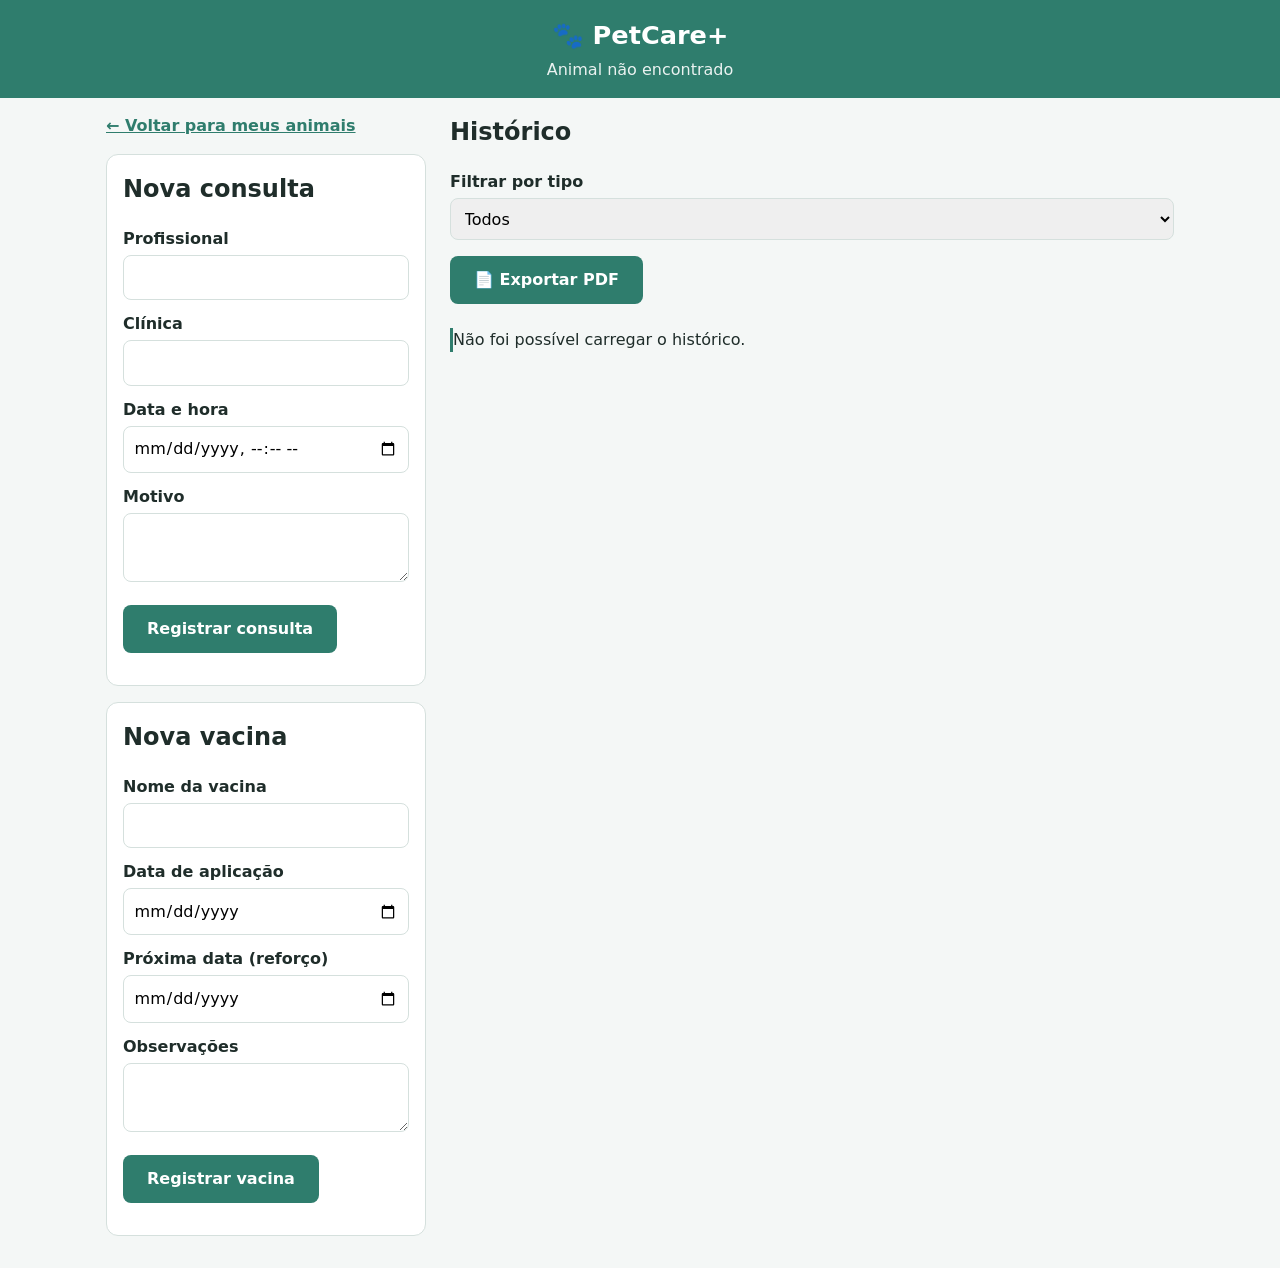
==== backend/petcare/src/main/resources/static/animal.html @ ed9708b4 "Initial commit" ====
<!DOCTYPE html>
<html lang="pt-BR">
<head>
    <meta charset="UTF-8">
    <meta name="viewport" content="width=device-width, initial-scale=1">
    <title>PetCare+ | Animal</title>
    <link rel="stylesheet" href="css/style.css">
</head>
<body>
<header class="topo">
    <h1>🐾 PetCare+</h1>
    <p id="resumo-animal">Carregando...</p>
</header>

<main class="container">
    <div class="nao-imprimir">
        <a class="voltar" href="index.html">← Voltar para meus animais</a>

        <section class="painel">
            <h2>Nova consulta</h2>
            <form id="form-consulta">
                <label for="c-profissional">Profissional</label>
                <input id="c-profissional" maxlength="150">

                <label for="c-clinica">Clínica</label>
                <input id="c-clinica" maxlength="150">

                <label for="c-data">Data e hora</label>
                <input id="c-data" type="datetime-local" required>

                <label for="c-motivo">Motivo</label>
                <textarea id="c-motivo" rows="2" maxlength="2000"></textarea>

                <button type="submit">Registrar consulta</button>
                <p id="msg-consulta" role="status"></p>
            </form>
        </section>

        <section class="painel">
            <h2>Nova vacina</h2>
            <form id="form-vacina">
                <label for="v-nome">Nome da vacina</label>
                <input id="v-nome" required maxlength="100">

                <label for="v-aplicacao">Data de aplicação</label>
                <input id="v-aplicacao" type="date" required>

                <label for="v-proxima">Próxima data (reforço)</label>
                <input id="v-proxima" type="date">

                <label for="v-obs">Observações</label>
                <textarea id="v-obs" rows="2" maxlength="2000"></textarea>

                <button type="submit">Registrar vacina</button>
                <p id="msg-vacina" role="status"></p>
            </form>
        </section>
    </div>

    <section>
        <h2>Histórico</h2>

        <div id="ficha" class="so-impressao"></div>

        <div class="nao-imprimir">
            <label for="filtro">Filtrar por tipo</label>
            <select id="filtro">
                <option value="">Todos</option>
                <option value="CONSULTA">Consultas</option>
                <option value="VACINA">Vacinas</option>
            </select>

            <button type="button" id="btn-pdf">📄 Exportar PDF</button>
        </div>

        <ol id="timeline" class="timeline"></ol>
    </section>
</main>

<script src="js/animal.js"></script>
</body>
</html>
---- backend/petcare/src/main/resources/static/css/style.css ----
:root {
    --cor-principal: #2f7d6d;
    --cor-fundo: #f4f7f6;
    --cor-texto: #1f2d2a;
    --cor-borda: #d5e0dd;
}

* { box-sizing: border-box; }

body {
    margin: 0;
    font-family: system-ui, Arial, sans-serif;
    background: var(--cor-fundo);
    color: var(--cor-texto);
    line-height: 1.5;
}

.topo {
    background: var(--cor-principal);
    color: #fff;
    padding: 1rem;
    text-align: center;
}
.topo h1 { margin: 0; font-size: 1.6rem; }
.topo p { margin: 0.25rem 0 0; opacity: 0.9; }

/* Celular: tudo em uma coluna */
.container {
    display: grid;
    gap: 1.5rem;
    padding: 1rem;
    max-width: 1100px;
    margin: 0 auto;
}

.painel {
    background: #fff;
    border: 1px solid var(--cor-borda);
    border-radius: 12px;
    padding: 1rem;
}

h2 { margin-top: 0; }

label { display: block; margin-top: 0.75rem; font-weight: 600; }

input, select, textarea {
    width: 100%;
    padding: 0.6rem;
    margin-top: 0.25rem;
    border: 1px solid var(--cor-borda);
    border-radius: 8px;
    font: inherit;
}

input:focus, select:focus, textarea:focus, button:focus {
    outline: 3px solid #f2b705;
    outline-offset: 1px;
}

button {
    margin-top: 1rem;
    width: 100%;
    padding: 0.75rem;
    background: var(--cor-principal);
    color: #fff;
    border: 0;
    border-radius: 8px;
    font: inherit;
    font-weight: 600;
    cursor: pointer;
}
button:hover { filter: brightness(1.1); }

#mensagem { min-height: 1.5rem; font-weight: 600; }
#mensagem.erro { color: #b00020; }
#mensagem.ok { color: var(--cor-principal); }

/* Cards: o navegador decide quantas colunas cabem */
.grade {
    display: grid;
    grid-template-columns: repeat(auto-fill, minmax(200px, 1fr));
    gap: 1rem;
}

.card {
    background: #fff;
    border: 1px solid var(--cor-borda);
    border-radius: 12px;
    padding: 1rem;
}
.card h3 { margin: 0 0 0.25rem; }
.card p { margin: 0; color: #55645f; }

/* Tablet e computador: formulário ao lado da lista */
@media (min-width: 768px) {
    .container {
        grid-template-columns: 320px 1fr;
        align-items: start;
    }
    button { width: auto; padding: 0.75rem 1.5rem; }
}
/* ---------- Página do animal ---------- */
.card {
    display: block;
    color: inherit;
    text-decoration: none;
}
.card:hover { border-color: var(--cor-principal); }
.card:focus-visible { outline: 3px solid #f2b705; }

.voltar {
    display: inline-block;
    margin-bottom: 1rem;
    color: var(--cor-principal);
    font-weight: 600;
}

.painel { margin-bottom: 1rem; }

.timeline {
    list-style: none;
    padding: 0;
    margin: 1rem 0 0;
    border-left: 3px solid var(--cor-principal);
}

.evento {
    position: relative;
    background: #fff;
    border: 1px solid var(--cor-borda);
    border-radius: 12px;
    padding: 0.75rem 1rem;
    margin: 0 0 1rem 1rem;
}
.evento::before {
    content: "";
    position: absolute;
    left: -1.6rem;
    top: 1rem;
    width: 12px;
    height: 12px;
    border-radius: 50%;
    background: var(--cor-principal);
}
.evento h3 { margin: 0.25rem 0; }
.evento p { margin: 0; color: #55645f; }
.evento time { margin-left: 0.5rem; font-size: 0.9rem; color: #55645f; }

.etiqueta {
    display: inline-block;
    padding: 0.1rem 0.6rem;
    border-radius: 999px;
    font-size: 0.8rem;
    font-weight: 700;
    color: #fff;
}
.etiqueta.consulta { background: #2f6fa7; }
.etiqueta.vacina { background: #8a5a00; }

/* ---------- Exportar PDF ---------- */
.so-impressao { display: none; }
#btn-pdf { margin-bottom: 0.5rem; }
.nota-pdf { font-size: 0.85rem; color: #55645f; }

@media print {
    .nao-imprimir { display: none !important; }
    .so-impressao { display: block; }

    body { background: #fff; color: #000; }
    .topo {
        background: none;
        color: #000;
        padding: 0 0 0.5rem;
        border-bottom: 2px solid #000;
    }
    .container { display: block; padding: 0; }

    .timeline { border-left: 2px solid #000; }
    .evento { break-inside: avoid; border-color: #000; }
    .evento::before { background: #000; }
    .etiqueta {
        background: none !important;
        color: #000;
        border: 1px solid #000;
    }
}
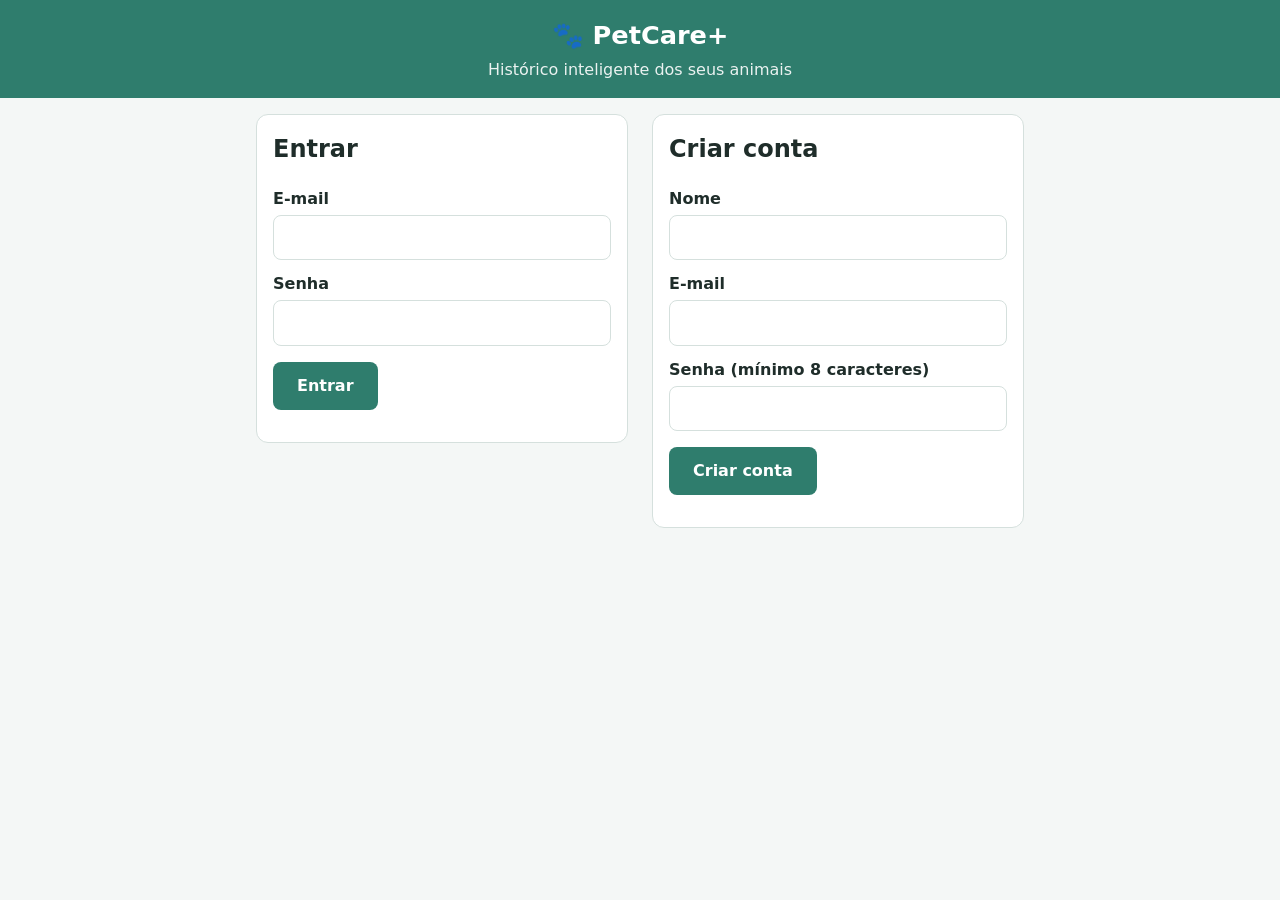
==== commit cf42fdd3: "Tela de login e rotas protegidas com JWT" ====
--- a/backend/petcare/src/main/resources/static/animal.html
+++ b/backend/petcare/src/main/resources/static/animal.html
@@ -10,6 +10,10 @@
 <header class="topo">
     <h1>🐾 PetCare+</h1>
     <p id="resumo-animal">Carregando...</p>
+    <p class="usuario-logado">
+        <span id="nome-usuario"></span>
+        <button type="button" id="btn-sair">Sair</button>
+    </p>
 </header>
 
 <main class="container">
@@ -77,6 +81,7 @@
     </section>
 </main>
 
+<script src="js/auth.js"></script>
 <script src="js/animal.js"></script>
 </body>
 </html>
--- a/backend/petcare/src/main/resources/static/css/style.css
+++ b/backend/petcare/src/main/resources/static/css/style.css
@@ -184,4 +184,22 @@
         color: #000;
         border: 1px solid #000;
     }
+}
+/* ---------- Login ---------- */
+.container-login { max-width: 800px; }
+
+@media (min-width: 768px) {
+    .container-login { grid-template-columns: 1fr 1fr; }
+}
+
+.topo .btn-sair {
+    width: auto;
+    margin: 0 0 0 0.5rem;
+    padding: 0.25rem 0.75rem;
+    background: transparent;
+    border: 1px solid #fff;
+}
+
+@media print {
+    .usuario-logado { display: none; }
 }
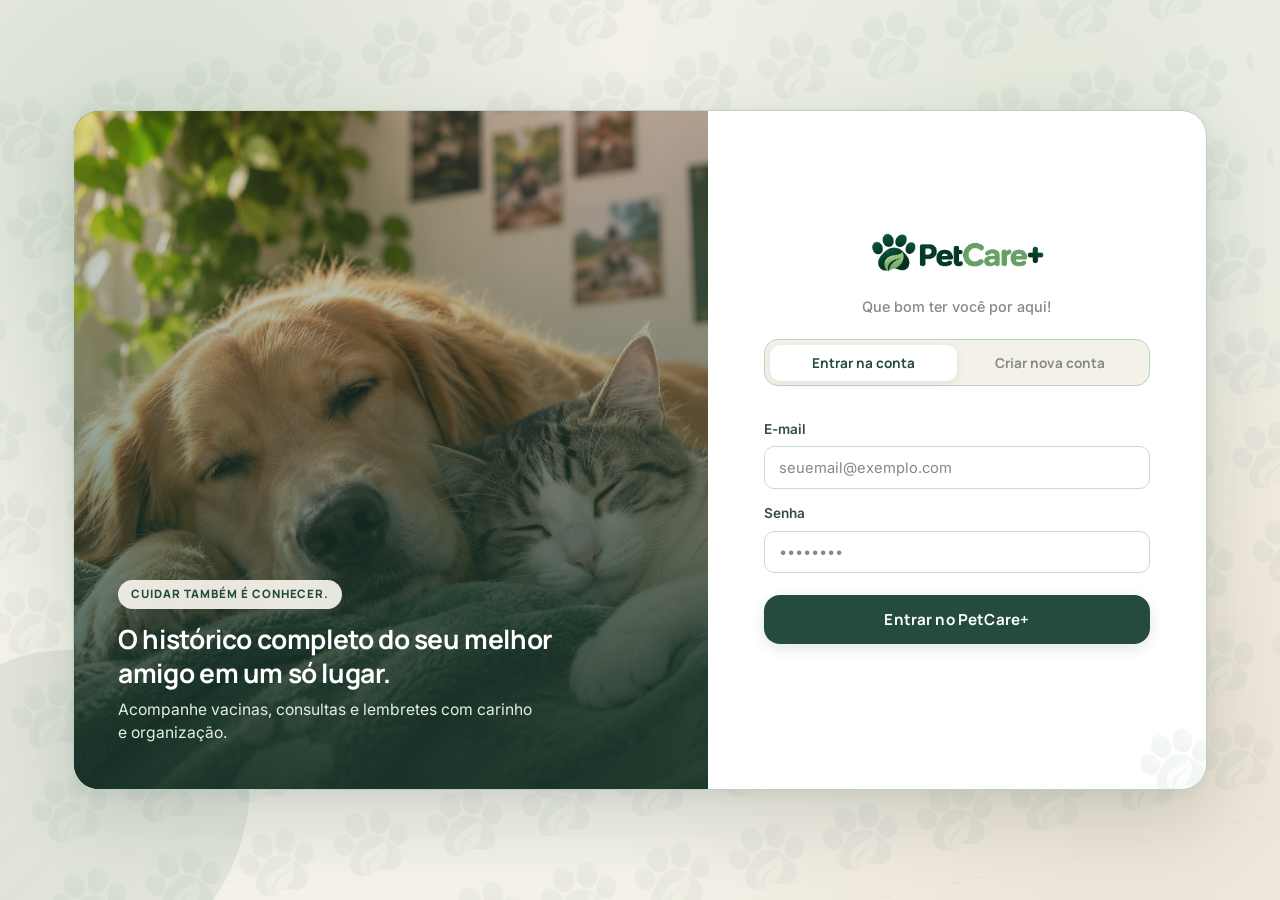
==== commit a0b66c60: "Finaliza visual PetCare+ e prepara deploy" ====
--- a/backend/petcare/src/main/resources/static/animal.html
+++ b/backend/petcare/src/main/resources/static/animal.html
@@ -3,17 +3,23 @@
 <head>
     <meta charset="UTF-8">
     <meta name="viewport" content="width=device-width, initial-scale=1">
-    <title>PetCare+ | Animal</title>
+    <title>PetCare+ | Prontuário do Pet</title>
     <link rel="stylesheet" href="css/style.css">
 </head>
 <body>
 <header class="topo">
-    <h1>🐾 PetCare+</h1>
-    <p id="resumo-animal">Carregando...</p>
-    <p class="usuario-logado">
-        <span id="nome-usuario"></span>
-        <button type="button" id="btn-sair">Sair</button>
-    </p>
+    <div class="topo-inner">
+        <a class="marca" href="index.html">
+            <img class="marca-logo-completa" src="img/logo-completa.png" alt="PetCare+">
+            <span class="marca-divisor" aria-hidden="true"></span>
+            <p class="marca-subtitulo" id="resumo-animal">Carregando...</p>
+        </a>
+
+        <p class="usuario-logado">
+            <span id="nome-usuario"></span>
+            <button type="button" id="btn-sair">Sair</button>
+        </p>
+    </div>
 </header>
 
 <main class="container">
@@ -23,17 +29,22 @@
         <section class="painel">
             <h2>Nova consulta</h2>
             <form id="form-consulta">
-                <label for="c-profissional">Profissional</label>
-                <input id="c-profissional" maxlength="150">
-
-                <label for="c-clinica">Clínica</label>
-                <input id="c-clinica" maxlength="150">
+                <div class="form-grid-2">
+                    <div>
+                        <label for="c-profissional">Veterinário(a)</label>
+                        <input id="c-profissional" placeholder="Dr(a). Nome" maxlength="150">
+                    </div>
+                    <div>
+                        <label for="c-clinica">Clínica</label>
+                        <input id="c-clinica" placeholder="Nome da clínica" maxlength="150">
+                    </div>
+                </div>
 
                 <label for="c-data">Data e hora</label>
                 <input id="c-data" type="datetime-local" required>
 
-                <label for="c-motivo">Motivo</label>
-                <textarea id="c-motivo" rows="2" maxlength="2000"></textarea>
+                <label for="c-motivo">Motivo e anotações</label>
+                <textarea id="c-motivo" rows="2" placeholder="Check-up, retorno, sintomas..." maxlength="2000"></textarea>
 
                 <button type="submit">Registrar consulta</button>
                 <p id="msg-consulta" role="status"></p>
@@ -44,16 +55,21 @@
             <h2>Nova vacina</h2>
             <form id="form-vacina">
                 <label for="v-nome">Nome da vacina</label>
-                <input id="v-nome" required maxlength="100">
+                <input id="v-nome" placeholder="Ex.: V10, Antirrábica..." required maxlength="100">
 
-                <label for="v-aplicacao">Data de aplicação</label>
-                <input id="v-aplicacao" type="date" required>
-
-                <label for="v-proxima">Próxima data (reforço)</label>
-                <input id="v-proxima" type="date">
+                <div class="form-grid-2">
+                    <div>
+                        <label for="v-aplicacao">Data de aplicação</label>
+                        <input id="v-aplicacao" type="date" required>
+                    </div>
+                    <div>
+                        <label for="v-proxima">Próximo reforço</label>
+                        <input id="v-proxima" type="date">
+                    </div>
+                </div>
 
                 <label for="v-obs">Observações</label>
-                <textarea id="v-obs" rows="2" maxlength="2000"></textarea>
+                <textarea id="v-obs" rows="2" placeholder="Lote, fabricante, reações..." maxlength="2000"></textarea>
 
                 <button type="submit">Registrar vacina</button>
                 <p id="msg-vacina" role="status"></p>
@@ -61,20 +77,24 @@
         </section>
     </div>
 
-    <section>
-        <h2>Histórico</h2>
+    <section class="painel">
+        <h2>Histórico clínico</h2>
+        <p class="descricao-secao">Todas as informações reunidas em um só lugar.</p>
 
         <div id="ficha" class="so-impressao"></div>
 
-        <div class="nao-imprimir">
-            <label for="filtro">Filtrar por tipo</label>
-            <select id="filtro">
-                <option value="">Todos</option>
-                <option value="CONSULTA">Consultas</option>
-                <option value="VACINA">Vacinas</option>
-            </select>
+        <div class="nao-imprimir acoes-historico">
+            <div class="filtro-box">
+                <label for="filtro">Filtrar eventos</label>
+                <select id="filtro">
+                    <option value="">Todos os registros</option>
+                    <option value="CONSULTA">Apenas Consultas</option>
+                    <option value="VACINA">Apenas Vacinas</option>
+                </select>
+            </div>
 
             <button type="button" id="btn-pdf">📄 Exportar PDF</button>
+            <button type="button" id="btn-excluir" class="btn-perigo">Excluir animal</button>
         </div>
 
         <ol id="timeline" class="timeline"></ol>
--- a/backend/petcare/src/main/resources/static/css/style.css
+++ b/backend/petcare/src/main/resources/static/css/style.css
@@ -1,205 +1,1099 @@
+@import url('https://fonts.googleapis.com/css2?family=Inter:wght@400;500;600&family=Manrope:wght@600;700;800&display=swap');
+
 :root {
-    --cor-principal: #2f7d6d;
-    --cor-fundo: #f4f7f6;
-    --cor-texto: #1f2d2a;
-    --cor-borda: #d5e0dd;
-}
-
-* { box-sizing: border-box; }
+    /* Paleta Cromática Oficial */
+    --forest-green: #244B3C;
+    --sage-green: #6F9B83;
+    --soft-mint: #BBD3BC;
+    --warm-cream: #F3F1E8;
+    --soft-clay: #D9B9A7;
+
+    /* Cores Complementares */
+    --deep-moss: #344D3D;
+    --pale-sage: #E5EEE4;
+    --pure-white: #FFFFFF;
+    --muted-gray: #858B83;
+    --soft-yellow: #E8DDAA;
+
+    /* Apoio / Alertas */
+    --danger: #B83A2D;
+    --danger-soft: #FBEAE8;
+
+    /* Raios e Sombras Orgânicas */
+    --radius-sm: 10px;
+    --radius-md: 16px;
+    --radius-lg: 22px;
+    --shadow-soft: 0 6px 20px rgba(36, 75, 60, 0.06);
+    --shadow-card: 0 12px 28px rgba(36, 75, 60, 0.09);
+}
+
+* {
+    box-sizing: border-box;
+}
 
 body {
     margin: 0;
-    font-family: system-ui, Arial, sans-serif;
-    background: var(--cor-fundo);
-    color: var(--cor-texto);
-    line-height: 1.5;
-}
-
+    font-family: 'Inter', system-ui, -apple-system, sans-serif;
+    background-color: var(--warm-cream);
+    color: var(--deep-moss);
+    line-height: 1.6;
+    -webkit-font-smoothing: antialiased;
+}
+
+h1, h2, h3, .marca-nome {
+    font-family: 'Manrope', system-ui, sans-serif;
+    color: var(--forest-green);
+}
+
+/* ---------- Cabeçalho / Navbar ---------- */
 .topo {
-    background: var(--cor-principal);
-    color: #fff;
-    padding: 1rem;
-    text-align: center;
-}
-.topo h1 { margin: 0; font-size: 1.6rem; }
-.topo p { margin: 0.25rem 0 0; opacity: 0.9; }
-
-/* Celular: tudo em uma coluna */
+    background-color: var(--pure-white);
+    border-bottom: 1px solid var(--soft-mint);
+    padding: 0.95rem 1.5rem;
+    position: sticky;
+    top: 0;
+    z-index: 20;
+}
+
+.topo-inner {
+    max-width: 1160px;
+    margin: 0 auto;
+    display: flex;
+    flex-wrap: wrap;
+    align-items: center;
+    justify-content: space-between;
+    gap: 0.85rem;
+}
+
+.marca {
+    display: flex;
+    align-items: center;
+    gap: 0.75rem;
+    text-decoration: none;
+    color: var(--forest-green);
+}
+
+.marca-logo-img {
+    height: 44px;
+    width: auto;
+    object-fit: contain;
+    display: block;
+}
+
+.marca-divisor {
+    width: 1px;
+    height: 28px;
+    background-color: var(--soft-mint);
+}
+
+.marca-subtitulo,
+#resumo-animal {
+    margin: 0;
+    font-size: 0.84rem;
+    color: var(--muted-gray);
+    font-weight: 500;
+}
+
+.usuario-logado {
+    margin: 0;
+    display: flex;
+    align-items: center;
+    gap: 0.65rem;
+    font-size: 0.88rem;
+    font-weight: 600;
+    color: var(--deep-moss);
+}
+
+#nome-usuario {
+    background-color: var(--pale-sage);
+    color: var(--forest-green);
+    padding: 0.38rem 0.85rem;
+    border-radius: 999px;
+}
+
+#btn-sair {
+    width: auto;
+    margin: 0;
+    padding: 0.42rem 0.95rem;
+    background-color: transparent;
+    color: var(--muted-gray);
+    border: 1px solid var(--soft-mint);
+    border-radius: 999px;
+    font-size: 0.82rem;
+    font-weight: 600;
+}
+
+#btn-sair:hover {
+    background-color: var(--danger-soft);
+    color: var(--danger);
+    border-color: #E7B5AF;
+    box-shadow: none;
+}
+
+/* ---------- Layout Principal ---------- */
 .container {
     display: grid;
-    gap: 1.5rem;
-    padding: 1rem;
-    max-width: 1100px;
+    gap: 1.75rem;
+    padding: 1.75rem 1.25rem 3.5rem;
+    max-width: 1160px;
     margin: 0 auto;
 }
 
 .painel {
-    background: #fff;
-    border: 1px solid var(--cor-borda);
-    border-radius: 12px;
-    padding: 1rem;
-}
-
-h2 { margin-top: 0; }
-
-label { display: block; margin-top: 0.75rem; font-weight: 600; }
+    background-color: var(--pure-white);
+    border: 1px solid var(--soft-mint);
+    border-radius: var(--radius-lg);
+    padding: 1.65rem;
+    box-shadow: var(--shadow-soft);
+    margin-bottom: 1.25rem;
+}
+
+.painel-suave {
+    background-color: var(--pale-sage);
+}
+
+h2 {
+    margin: 0 0 0.35rem;
+    font-size: 1.2rem;
+    font-weight: 700;
+    letter-spacing: -0.015em;
+}
+
+.descricao-secao {
+    margin: 0 0 1.15rem;
+    font-size: 0.88rem;
+    color: var(--muted-gray);
+}
+
+/* ---------- Formulários e Inputs ---------- */
+.form-grid-2 {
+    display: grid;
+    grid-template-columns: 1fr;
+    gap: 0.85rem;
+}
+
+@media (min-width: 480px) {
+    .form-grid-2 {
+        grid-template-columns: 1fr 1fr;
+    }
+}
+
+label {
+    display: block;
+    margin-top: 0.9rem;
+    font-size: 0.85rem;
+    font-weight: 600;
+    color: var(--deep-moss);
+}
+
+.form-grid-2 label {
+    margin-top: 0.25rem;
+}
 
 input, select, textarea {
     width: 100%;
-    padding: 0.6rem;
-    margin-top: 0.25rem;
-    border: 1px solid var(--cor-borda);
-    border-radius: 8px;
-    font: inherit;
-}
-
-input:focus, select:focus, textarea:focus, button:focus {
-    outline: 3px solid #f2b705;
-    outline-offset: 1px;
+    padding: 0.7rem 0.9rem;
+    margin-top: 0.35rem;
+    background-color: var(--pure-white);
+    border: 1px solid #C9DEC9;
+    border-radius: var(--radius-sm);
+    font-family: 'Inter', system-ui, sans-serif;
+    font-size: 0.92rem;
+    color: var(--deep-moss);
+    transition: border-color 0.15s ease, box-shadow 0.15s ease;
+}
+
+input::placeholder,
+textarea::placeholder {
+    color: var(--muted-gray);
+}
+
+input:focus, select:focus, textarea:focus {
+    outline: none;
+    border-color: var(--forest-green);
+    box-shadow: 0 0 0 3px rgba(111, 155, 131, 0.25);
 }
 
 button {
-    margin-top: 1rem;
+    margin-top: 1.25rem;
     width: 100%;
-    padding: 0.75rem;
-    background: var(--cor-principal);
-    color: #fff;
+    padding: 0.78rem 1.3rem;
+    background-color: var(--forest-green);
+    color: var(--pure-white);
     border: 0;
-    border-radius: 8px;
-    font: inherit;
+    border-radius: var(--radius-md);
+    font-family: 'Manrope', system-ui, sans-serif;
+    font-size: 0.92rem;
+    font-weight: 700;
+    cursor: pointer;
+    display: inline-flex;
+    align-items: center;
+    justify-content: center;
+    gap: 0.45rem;
+    transition: background-color 0.15s ease, transform 0.12s ease, box-shadow 0.15s ease;
+}
+
+button:hover {
+    background-color: var(--sage-green);
+    color: var(--pure-white);
+    box-shadow: 0 6px 16px rgba(36, 75, 60, 0.18);
+}
+
+button:active {
+    transform: translateY(1px);
+}
+
+#mensagem, #msg-login, #msg-cadastro, #msg-consulta, #msg-vacina {
+    min-height: 1.35rem;
+    margin: 0.7rem 0 0;
+    font-size: 0.86rem;
     font-weight: 600;
-    cursor: pointer;
-}
-button:hover { filter: brightness(1.1); }
-
-#mensagem { min-height: 1.5rem; font-weight: 600; }
-#mensagem.erro { color: #b00020; }
-#mensagem.ok { color: var(--cor-principal); }
-
-/* Cards: o navegador decide quantas colunas cabem */
+}
+
+.erro { color: var(--danger); }
+.ok { color: var(--forest-green); }
+
+/* ---------- Grid e Cards de Animais ---------- */
 .grade {
     display: grid;
-    grid-template-columns: repeat(auto-fill, minmax(200px, 1fr));
-    gap: 1rem;
+    grid-template-columns: repeat(auto-fill, minmax(235px, 1fr));
+    gap: 1.1rem;
 }
 
 .card {
-    background: #fff;
-    border: 1px solid var(--cor-borda);
-    border-radius: 12px;
-    padding: 1rem;
-}
-.card h3 { margin: 0 0 0.25rem; }
-.card p { margin: 0; color: #55645f; }
-
-/* Tablet e computador: formulário ao lado da lista */
-@media (min-width: 768px) {
-    .container {
-        grid-template-columns: 320px 1fr;
-        align-items: start;
-    }
-    button { width: auto; padding: 0.75rem 1.5rem; }
-}
-/* ---------- Página do animal ---------- */
-.card {
-    display: block;
+    display: flex;
+    flex-direction: column;
+    justify-content: space-between;
+    gap: 0.95rem;
+    background-color: var(--pure-white);
+    border: 1px solid var(--soft-mint);
+    border-radius: var(--radius-lg);
+    padding: 1.3rem;
     color: inherit;
     text-decoration: none;
-}
-.card:hover { border-color: var(--cor-principal); }
-.card:focus-visible { outline: 3px solid #f2b705; }
-
+    box-shadow: var(--shadow-soft);
+    transition: transform 0.18s ease, border-color 0.18s ease, box-shadow 0.18s ease;
+}
+
+.card:hover {
+    transform: translateY(-3px);
+    border-color: var(--sage-green);
+    box-shadow: var(--shadow-card);
+}
+
+.card-topo {
+    display: flex;
+    align-items: center;
+    gap: 0.8rem;
+}
+
+.pet-avatar {
+    width: 48px;
+    height: 48px;
+    border-radius: 16px;
+    background-color: var(--pale-sage);
+    border: 1px solid var(--soft-mint);
+    display: grid;
+    place-items: center;
+    font-size: 1.4rem;
+    flex-shrink: 0;
+}
+
+.card h3 {
+    margin: 0;
+    font-size: 1.08rem;
+    font-weight: 700;
+}
+
+.card p {
+    margin: 0.15rem 0 0;
+    font-size: 0.84rem;
+    color: var(--muted-gray);
+}
+
+.card-rodape {
+    display: flex;
+    align-items: center;
+    justify-content: space-between;
+    padding-top: 0.8rem;
+    border-top: 1px solid var(--pale-sage);
+    font-family: 'Manrope', sans-serif;
+    font-size: 0.82rem;
+    font-weight: 700;
+    color: var(--forest-green);
+}
+
+.card-selo {
+    background-color: var(--soft-clay);
+    color: var(--deep-moss);
+    padding: 0.15rem 0.55rem;
+    border-radius: 999px;
+    font-size: 0.72rem;
+    font-weight: 700;
+}
+
+/* ---------- Tela de Login ---------- */
+.login-hero {
+    text-align: center;
+    max-width: 580px;
+    margin: 2.25rem auto 0.5rem;
+    padding: 0 1.25rem;
+}
+
+.login-hero-logo {
+    height: 68px;
+    width: auto;
+    object-fit: contain;
+    margin: 0 auto 0.65rem;
+    display: block;
+}
+
+.login-tagline {
+    display: inline-block;
+    font-family: 'Manrope', sans-serif;
+    font-size: 0.76rem;
+    font-weight: 800;
+    letter-spacing: 0.08em;
+    color: var(--sage-green);
+    background-color: var(--pale-sage);
+    padding: 0.3rem 0.85rem;
+    border-radius: 999px;
+    margin-bottom: 0.5rem;
+}
+
+.login-hero p {
+    margin: 0.25rem 0 0;
+    color: var(--muted-gray);
+    font-size: 0.95rem;
+}
+
+.container-login {
+    max-width: 900px;
+    padding-top: 1.25rem;
+}
+
+.painel-destaque {
+    border-top: 4px solid var(--forest-green);
+}
+
+/* ---------- Página do Animal e Timeline ---------- */
 .voltar {
-    display: inline-block;
+    display: inline-flex;
+    align-items: center;
+    gap: 0.35rem;
     margin-bottom: 1rem;
-    color: var(--cor-principal);
+    padding: 0.45rem 0.9rem;
+    background-color: var(--pure-white);
+    border: 1px solid var(--soft-mint);
+    border-radius: 999px;
+    color: var(--forest-green);
+    text-decoration: none;
+    font-size: 0.85rem;
     font-weight: 600;
-}
-
-.painel { margin-bottom: 1rem; }
+    transition: border-color 0.15s ease, background-color 0.15s ease;
+}
+
+.voltar:hover {
+    background-color: var(--pale-sage);
+    border-color: var(--sage-green);
+}
+
+.acoes-historico {
+    display: flex;
+    flex-wrap: wrap;
+    align-items: flex-end;
+    gap: 0.65rem;
+    margin-bottom: 1.25rem;
+    padding-bottom: 1.25rem;
+    border-bottom: 1px solid var(--pale-sage);
+}
+
+.filtro-box {
+    flex: 1;
+    min-width: 175px;
+}
+
+.filtro-box label {
+    margin-top: 0;
+}
+
+#btn-pdf {
+    width: auto;
+    margin-top: 0;
+    background-color: var(--pale-sage);
+    color: var(--forest-green);
+    border: 1px solid var(--soft-mint);
+}
+
+#btn-pdf:hover {
+    background-color: var(--soft-mint);
+    box-shadow: none;
+}
+
+.btn-perigo {
+    width: auto;
+    margin-top: 0;
+    background-color: var(--danger-soft);
+    color: var(--danger);
+    border: 1px solid #E7B5AF;
+}
+
+.btn-perigo:hover {
+    background-color: var(--danger);
+    color: var(--pure-white);
+    border-color: var(--danger);
+    box-shadow: none;
+}
 
 .timeline {
     list-style: none;
     padding: 0;
-    margin: 1rem 0 0;
-    border-left: 3px solid var(--cor-principal);
+    margin: 0.5rem 0 0 0.5rem;
+    border-left: 2px solid var(--soft-mint);
 }
 
 .evento {
     position: relative;
-    background: #fff;
-    border: 1px solid var(--cor-borda);
-    border-radius: 12px;
-    padding: 0.75rem 1rem;
-    margin: 0 0 1rem 1rem;
-}
+    background-color: var(--warm-cream);
+    border: 1px solid var(--soft-mint);
+    border-radius: var(--radius-md);
+    padding: 1rem 1.2rem;
+    margin: 0 0 1rem 1.25rem;
+}
+
 .evento::before {
     content: "";
     position: absolute;
-    left: -1.6rem;
-    top: 1rem;
+    left: -1.69rem;
+    top: 1.2rem;
     width: 12px;
     height: 12px;
     border-radius: 50%;
-    background: var(--cor-principal);
-}
-.evento h3 { margin: 0.25rem 0; }
-.evento p { margin: 0; color: #55645f; }
-.evento time { margin-left: 0.5rem; font-size: 0.9rem; color: #55645f; }
+    background-color: var(--sage-green);
+    border: 3px solid var(--pure-white);
+    box-shadow: 0 0 0 2px var(--forest-green);
+}
+
+.evento h3 {
+    margin: 0.45rem 0 0.25rem;
+    font-size: 1rem;
+    font-weight: 700;
+}
+
+.evento p {
+    margin: 0;
+    font-size: 0.88rem;
+    color: var(--deep-moss);
+}
+
+.evento time {
+    margin-left: 0.5rem;
+    font-size: 0.8rem;
+    font-weight: 500;
+    color: var(--muted-gray);
+}
 
 .etiqueta {
     display: inline-block;
-    padding: 0.1rem 0.6rem;
+    padding: 0.2rem 0.7rem;
     border-radius: 999px;
-    font-size: 0.8rem;
+    font-size: 0.75rem;
     font-weight: 700;
-    color: #fff;
-}
-.etiqueta.consulta { background: #2f6fa7; }
-.etiqueta.vacina { background: #8a5a00; }
-
-/* ---------- Exportar PDF ---------- */
+}
+
+.etiqueta.consulta {
+    background-color: var(--pale-sage);
+    color: var(--forest-green);
+}
+
+.etiqueta.vacina {
+    background-color: var(--soft-yellow);
+    color: var(--deep-moss);
+}
+
+/* ---------- Responsividade Desktop ---------- */
+@media (min-width: 820px) {
+    .container {
+        grid-template-columns: 380px 1fr;
+        align-items: start;
+    }
+
+    .container-login {
+        grid-template-columns: 1fr 1fr;
+        align-items: stretch;
+    }
+}
+
+/* ---------- Exportar PDF (Impressão Limpa) ---------- */
 .so-impressao { display: none; }
-#btn-pdf { margin-bottom: 0.5rem; }
-.nota-pdf { font-size: 0.85rem; color: #55645f; }
+.nota-pdf { font-size: 0.85rem; color: var(--muted-gray); }
 
 @media print {
-    .nao-imprimir { display: none !important; }
+    .nao-imprimir, .usuario-logado { display: none !important; }
     .so-impressao { display: block; }
 
     body { background: #fff; color: #000; }
     .topo {
+        position: static;
         background: none;
-        color: #000;
+        border-bottom: 2px solid #244B3C;
         padding: 0 0 0.5rem;
-        border-bottom: 2px solid #000;
-    }
-    .container { display: block; padding: 0; }
-
-    .timeline { border-left: 2px solid #000; }
-    .evento { break-inside: avoid; border-color: #000; }
-    .evento::before { background: #000; }
+    }
+    .container { display: block; padding: 1rem 0 0; }
+    .painel { border: none; box-shadow: none; padding: 0; }
+
+    .timeline { border-left: 2px solid #244B3C; }
+    .evento { break-inside: avoid; background: #fff; border-color: #244B3C; }
+    .evento::before { background: #244B3C; box-shadow: none; }
     .etiqueta {
         background: none !important;
         color: #000;
-        border: 1px solid #000;
-    }
-}
-/* ---------- Login ---------- */
-.container-login { max-width: 800px; }
-
-@media (min-width: 768px) {
-    .container-login { grid-template-columns: 1fr 1fr; }
-}
-
-.topo .btn-sair {
+        border: 1px solid #244B3C;
+    }
+}
+.marca-logo-completa {
+    height: 38px;
     width: auto;
-    margin: 0 0 0 0.5rem;
-    padding: 0.25rem 0.75rem;
+    object-fit: contain;
+    display: block;
+}
+.login-hero-logo {
+    height: 72px;
+    width: auto;
+    max-width: 100%;
+    object-fit: contain;
+    margin: 0 auto 0.65rem;
+    display: block;
+}
+.login-hero-logo {
+    width: auto;
+    max-width: 360px;
+    height: auto;
+    max-height: 130px;
+    object-fit: contain;
+    margin: 0 auto 0.75rem;
+    display: block;
+}
+
+.marca-logo-completa {
+    width: auto;
+    max-width: 210px;
+    height: auto;
+    max-height: 48px;
+    object-fit: contain;
+    display: block;
+}
+/* Fundo orgânico com profundidade sutil */
+body {
+    background:
+            radial-gradient(circle at 8% 12%, rgba(187, 211, 188, 0.42), transparent 40%),
+            radial-gradient(circle at 92% 16%, rgba(217, 185, 167, 0.34), transparent 38%),
+            radial-gradient(circle at 50% 95%, rgba(111, 155, 131, 0.14), transparent 45%),
+            var(--warm-cream);
+    min-height: 100vh;
+    overflow-x: hidden;
+}
+
+/* Header com vidro fosco e linha inferior refinada */
+.topo {
+    background: rgba(255, 255, 255, 0.86);
+    backdrop-filter: blur(12px);
+    -webkit-backdrop-filter: blur(12px);
+    border-bottom: 1px solid rgba(187, 211, 188, 0.75);
+    box-shadow: 0 6px 24px rgba(36, 75, 60, 0.05);
+}
+
+/* Animação elegante de entrada */
+@keyframes entradaElegante {
+    from {
+        opacity: 0;
+        transform: translateY(10px);
+    }
+    to {
+        opacity: 1;
+        transform: translateY(0);
+    }
+}
+
+.painel,
+.card,
+.evento {
+    animation: entradaElegante 0.35s ease both;
+}
+
+/* Detalhe decorativo orgânico nos painéis usando icone-pata.png */
+.painel {
+    position: relative;
+    overflow: hidden;
+    box-shadow: 0 10px 28px rgba(36, 75, 60, 0.06), inset 0 1px 0 rgba(255, 255, 255, 0.8);
+}
+
+.painel::after {
+    content: "";
+    position: absolute;
+    right: -18px;
+    bottom: -18px;
+    width: 84px;
+    height: 84px;
+    background: url("../img/icone-pata.png") no-repeat center / contain;
+    opacity: 0.06;
+    pointer-events: none;
+    transform: rotate(-14deg);
+}
+
+/* Destaque superior nos painéis principais */
+.painel-destaque::before {
+    content: "";
+    position: absolute;
+    inset: 0 0 auto 0;
+    height: 4px;
+    background: linear-gradient(90deg, var(--forest-green), var(--sage-green), var(--soft-clay));
+}
+
+/* Foto / Banner opcional na tela de login */
+.login-banner {
+    margin-top: 1.15rem;
+    border-radius: var(--radius-md);
+    overflow: hidden;
+    border: 1px solid var(--soft-mint);
+    box-shadow: 0 10px 24px rgba(36, 75, 60, 0.08);
+    max-height: 210px;
+}
+
+.login-banner img {
+    width: 100%;
+    height: 210px;
+    object-fit: cover;
+    display: block;
+}
+
+/* Foto natural no card do pet com fallback suave */
+.card-foto-box {
+    position: relative;
+    width: 100%;
+    height: 128px;
+    border-radius: var(--radius-md);
+    overflow: hidden;
+    background: var(--pale-sage);
+    border: 1px solid var(--soft-mint);
+}
+
+.card-foto-box img {
+    width: 100%;
+    height: 100%;
+    object-fit: cover;
+    display: block;
+    transition: transform 0.35s ease;
+}
+
+.card:hover .card-foto-box img {
+    transform: scale(1.04);
+}
+
+.card-foto-fallback {
+    width: 100%;
+    height: 100%;
+    display: flex;
+    flex-direction: column;
+    align-items: center;
+    justify-content: center;
+    gap: 0.35rem;
+    background: linear-gradient(135deg, var(--pale-sage), var(--warm-cream));
+}
+
+.card-foto-fallback img {
+    width: 42px;
+    height: 42px;
+    object-fit: contain;
+    opacity: 0.85;
+}
+
+/* Botões com brilho sutil no hover */
+button {
+    position: relative;
+    overflow: hidden;
+    box-shadow: 0 4px 14px rgba(36, 75, 60, 0.14);
+}
+
+button:hover {
+    transform: translateY(-1px);
+    box-shadow: 0 8px 20px rgba(36, 75, 60, 0.2);
+}
+
+/* Ocultar efeitos decorativos na impressão do PDF */
+@media print {
+    .painel::after,
+    .painel-destaque::before,
+    .login-banner {
+        display: none !important;
+    }
+}
+/* Layout editorial da tela de Login */
+.login-layout {
+    max-width: 1080px;
+    margin: 0 auto;
+    padding: 2rem 1.25rem 3rem;
+    display: grid;
+    grid-template-columns: 1fr;
+    gap: 1.5rem;
+    align-items: start;
+}
+
+.login-vitrine {
+    text-align: center;
+    display: flex;
+    flex-direction: column;
+    align-items: center;
+    gap: 0.65rem;
+}
+
+.login-hero-logo {
+    width: auto;
+    max-width: 260px;
+    height: auto;
+    max-height: 92px;
+    object-fit: contain;
+    display: block;
+}
+
+.login-tagline {
+    display: inline-block;
+    font-family: 'Manrope', sans-serif;
+    font-size: 0.74rem;
+    font-weight: 800;
+    letter-spacing: 0.08em;
+    color: var(--forest-green);
+    background-color: var(--pale-sage);
+    padding: 0.3rem 0.85rem;
+    border-radius: 999px;
+}
+
+.login-boas-vindas {
+    margin: 0.15rem 0 0.35rem;
+    color: var(--muted-gray);
+    font-size: 0.92rem;
+    max-width: 380px;
+}
+
+.login-foto-card {
+    margin: 0.25rem 0 0;
+    width: 100%;
+    border-radius: var(--radius-md);
+    overflow: hidden;
+    border: 1px solid var(--soft-mint);
+    background-color: var(--warm-cream);
+}
+
+.login-foto-card img {
+    width: 100%;
+    height: 230px;
+    object-fit: cover;
+    object-position: center;
+    display: block;
+}
+
+.login-foto-card figcaption {
+    padding: 0.6rem 0.85rem;
+    font-size: 0.8rem;
+    font-weight: 500;
+    color: var(--deep-moss);
+    background-color: var(--pale-sage);
+}
+
+.login-formularios {
+    display: grid;
+    gap: 1.25rem;
+}
+
+@media (min-width: 860px) {
+    .login-layout {
+        grid-template-columns: 1.05fr 0.95fr;
+        gap: 1.75rem;
+        padding-top: 2.5rem;
+    }
+
+    .login-vitrine {
+        position: sticky;
+        top: 2rem;
+    }
+}
+/* Remove a linha verde torta antiga */
+.painel-destaque {
+    border-top: 1px solid var(--soft-mint);
+}
+.painel-destaque::before {
+    display: none !important;
+}
+
+/* ---------- Novo Login Editorial ---------- */
+.pagina-login {
+    display: flex;
+    align-items: center;
+    justify-content: center;
+    min-height: 100vh;
+    padding: 1.5rem;
+}
+
+.auth-wrapper {
+    width: 100%;
+    max-width: 980px;
+}
+
+.auth-card {
+    display: grid;
+    grid-template-columns: 1fr;
+    background-color: var(--pure-white);
+    border-radius: 26px;
+    border: 1px solid var(--soft-mint);
+    box-shadow: 0 24px 60px rgba(36, 75, 60, 0.12);
+    overflow: hidden;
+    animation: entradaElegante 0.4s ease both;
+}
+
+@media (min-width: 820px) {
+    .auth-card {
+        grid-template-columns: 1.05fr 0.95fr;
+        min-height: 580px;
+    }
+}
+
+/* Lado Esquerdo: Foto Imersiva */
+.auth-media {
+    position: relative;
+    min-height: 260px;
+    background-color: var(--forest-green);
+}
+
+.auth-media img {
+    position: absolute;
+    inset: 0;
+    width: 100%;
+    height: 100%;
+    object-fit: cover;
+    object-position: center;
+}
+
+.auth-media-overlay {
+    position: relative;
+    z-index: 2;
+    height: 100%;
+    padding: 2rem;
+    display: flex;
+    flex-direction: column;
+    justify-content: flex-end;
+    background: linear-gradient(
+            to top,
+            rgba(24, 52, 41, 0.92) 0%,
+            rgba(36, 75, 60, 0.45) 55%,
+            rgba(36, 75, 60, 0.1) 100%
+    );
+    color: var(--pure-white);
+}
+
+.auth-badge {
+    align-self: flex-start;
+    background-color: rgba(243, 241, 232, 0.95);
+    color: var(--forest-green);
+    font-family: 'Manrope', sans-serif;
+    font-size: 0.72rem;
+    font-weight: 800;
+    letter-spacing: 0.08em;
+    padding: 0.32rem 0.8rem;
+    border-radius: 999px;
+    margin-bottom: 0.85rem;
+}
+
+.auth-media-overlay h2 {
+    color: var(--pure-white);
+    font-size: 1.35rem;
+    line-height: 1.3;
+    margin: 0 0 0.45rem;
+}
+
+.auth-media-overlay p {
+    margin: 0;
+    font-size: 0.88rem;
+    color: var(--pale-sage);
+    line-height: 1.5;
+}
+
+/* Lado Direito: Área do Formulário */
+.auth-form-area {
+    padding: 2.25rem 2rem;
+    display: flex;
+    flex-direction: column;
+    justify-content: center;
+    position: relative;
+}
+
+.auth-form-area::after {
+    content: "";
+    position: absolute;
+    right: -15px;
+    bottom: -15px;
+    width: 90px;
+    height: 90px;
+    background: url("../img/icone-pata.png") no-repeat center / contain;
+    opacity: 0.05;
+    pointer-events: none;
+    transform: rotate(-15deg);
+}
+
+.auth-header {
+    text-align: center;
+    margin-bottom: 1.35rem;
+}
+
+.auth-logo {
+    height: 52px;
+    width: auto;
+    object-fit: contain;
+    margin: 0 auto 0.4rem;
+    display: block;
+}
+
+.auth-boas-vindas {
+    margin: 0;
+    font-size: 0.9rem;
+    color: var(--muted-gray);
+    font-weight: 500;
+}
+
+/* Abas Segmented Control */
+.auth-tabs {
+    display: grid;
+    grid-template-columns: 1fr 1fr;
+    background-color: var(--warm-cream);
+    padding: 0.3rem;
+    border-radius: 14px;
+    border: 1px solid var(--soft-mint);
+    margin-bottom: 1.15rem;
+}
+
+.auth-tab {
+    margin: 0;
+    padding: 0.55rem 0.75rem;
     background: transparent;
-    border: 1px solid #fff;
-}
-
-@media print {
-    .usuario-logado { display: none; }
+    color: var(--muted-gray);
+    border-radius: 10px;
+    font-size: 0.85rem;
+    font-weight: 700;
+    box-shadow: none;
+    transition: all 0.2s ease;
+}
+
+.auth-tab:hover {
+    background: transparent;
+    color: var(--forest-green);
+    transform: none;
+    box-shadow: none;
+}
+
+.auth-tab.ativo {
+    background-color: var(--pure-white);
+    color: var(--forest-green);
+    box-shadow: 0 2px 8px rgba(36, 75, 60, 0.08);
+}
+
+/* Alternância suave dos formulários */
+.auth-form {
+    display: none;
+}
+
+.auth-form.ativo {
+    display: block;
+    animation: entradaElegante 0.25s ease both;
+}
+
+.btn-principal {
+    margin-top: 1.4rem;
+    padding: 0.85rem;
+    font-size: 0.95rem;
+    letter-spacing: 0.01em;
+}
+/* Fundo mais rico e orgânico apenas na tela de login */
+.pagina-login {
+    position: relative;
+    overflow-x: hidden;
+    background:
+            radial-gradient(circle at 12% 18%, rgba(111, 155, 131, 0.24), transparent 36%),
+            radial-gradient(circle at 88% 82%, rgba(217, 185, 167, 0.30), transparent 38%),
+            radial-gradient(circle at 82% 14%, rgba(187, 211, 188, 0.32), transparent 34%),
+            #F3F1E8;
+}
+
+/* Camada decorativa suave com o ícone de patinha sem atrapalhar cliques */
+.pagina-login::before {
+    content: "";
+    position: fixed;
+    inset: -40px;
+    background-image: url("../img/icone-pata.png");
+    background-repeat: repeat;
+    background-size: 96px 96px;
+    opacity: 0.035;
+    transform: rotate(-12deg);
+    pointer-events: none;
+    z-index: 0;
+}
+
+/* Formas orgânicas suaves nos cantos do fundo */
+.pagina-login::after {
+    content: "";
+    position: fixed;
+    width: 340px;
+    height: 340px;
+    left: -90px;
+    bottom: -90px;
+    border-radius: 46% 54% 62% 38% / 44% 39% 61% 56%;
+    background: linear-gradient(135deg, rgba(36, 75, 60, 0.09), rgba(111, 155, 131, 0.14));
+    pointer-events: none;
+    z-index: 0;
+}
+
+/* Garante que o card fique sempre acima do fundo decorativo */
+.auth-wrapper {
+    position: relative;
+    z-index: 1;
+}
+
+/* Sombra mais profunda para destacar o card sobre o fundo texturizado */
+.auth-card {
+    box-shadow:
+            0 28px 70px rgba(36, 75, 60, 0.16),
+            0 4px 16px rgba(36, 75, 60, 0.06);
+}
+/* Aumenta o retângulo principal para preencher melhor a tela */
+.auth-wrapper {
+    width: 92%;
+    max-width: 1240px;
+}
+
+@media (min-width: 820px) {
+    .auth-card {
+        grid-template-columns: 1.12fr 0.88fr;
+        min-height: 680px;
+    }
+}
+
+.auth-media-overlay {
+    padding: 2.75rem;
+}
+
+.auth-media-overlay h2 {
+    font-size: 1.65rem;
+    max-width: 460px;
+}
+
+.auth-media-overlay p {
+    font-size: 0.98rem;
+    max-width: 420px;
+}
+
+.auth-form-area {
+    padding: 3rem 3.5rem;
+}
+
+.auth-logo {
+    height: 62px;
+    margin-bottom: 0.55rem;
 }
